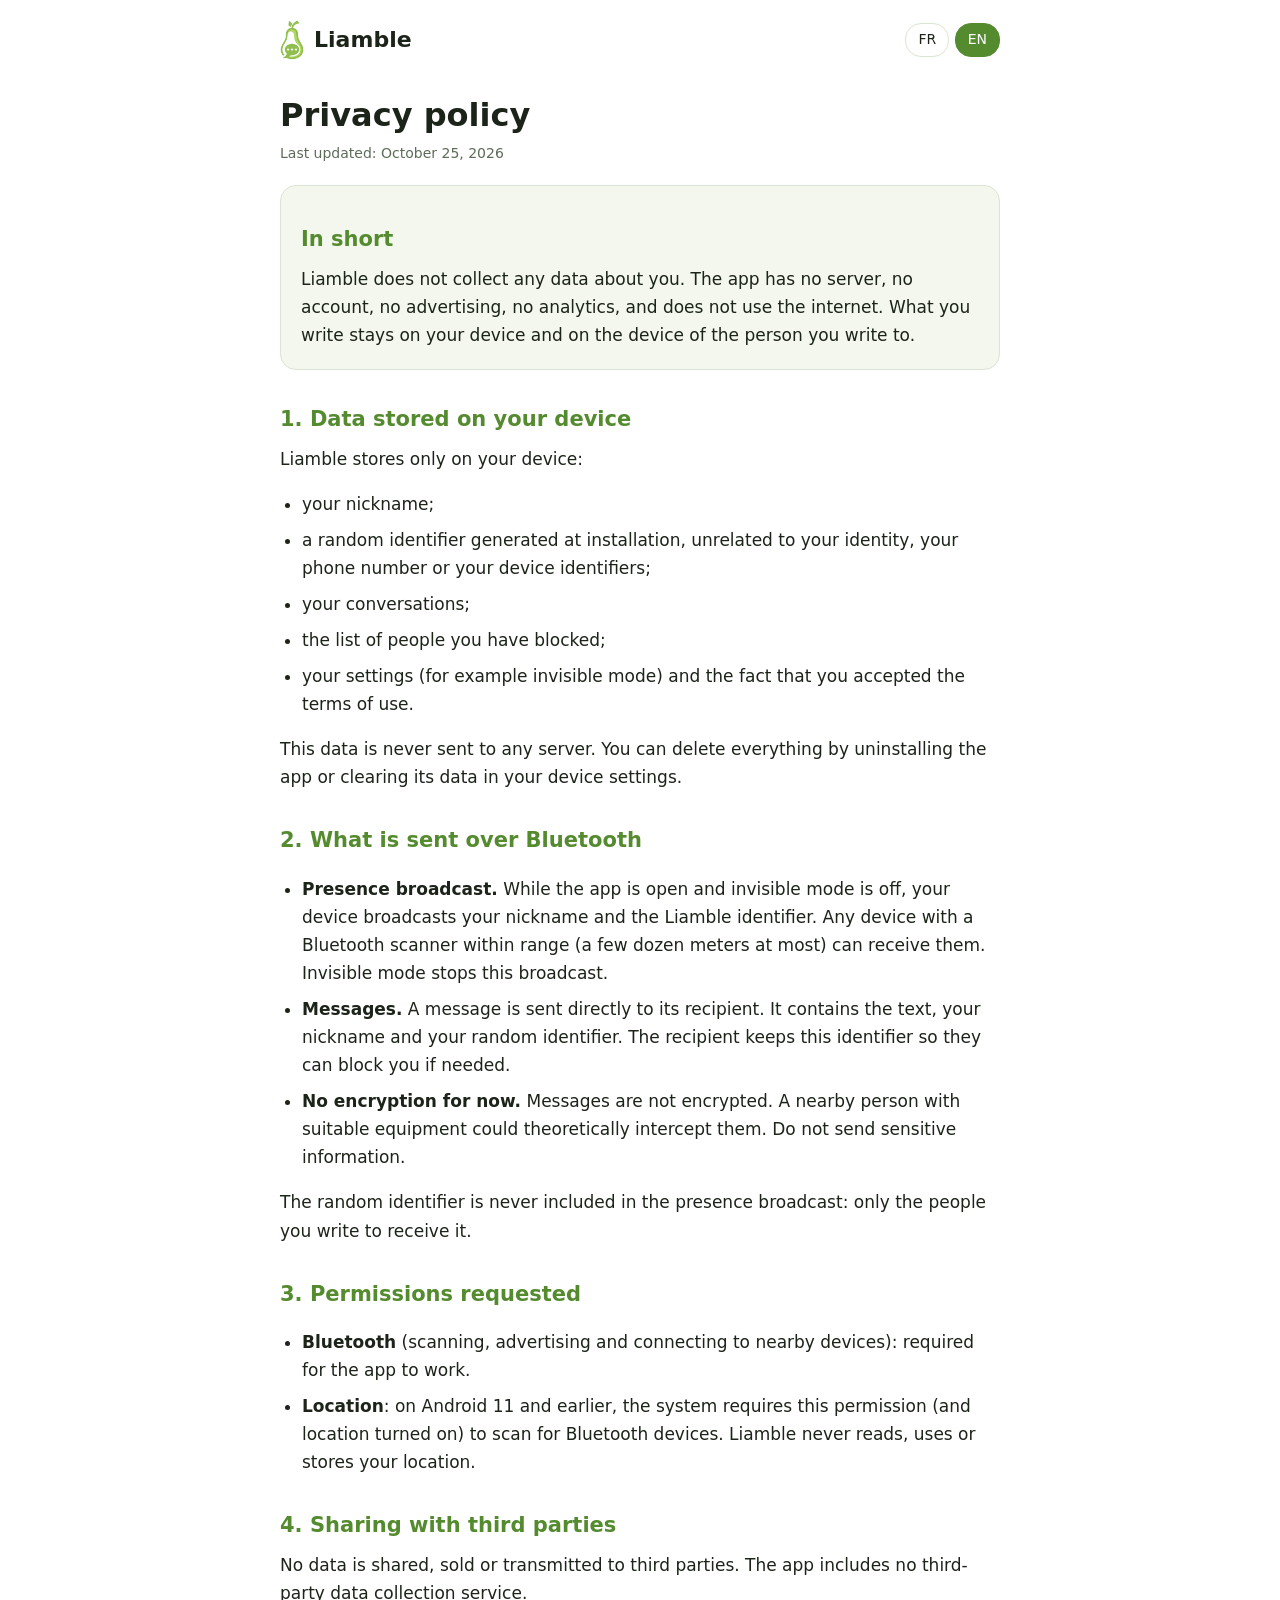
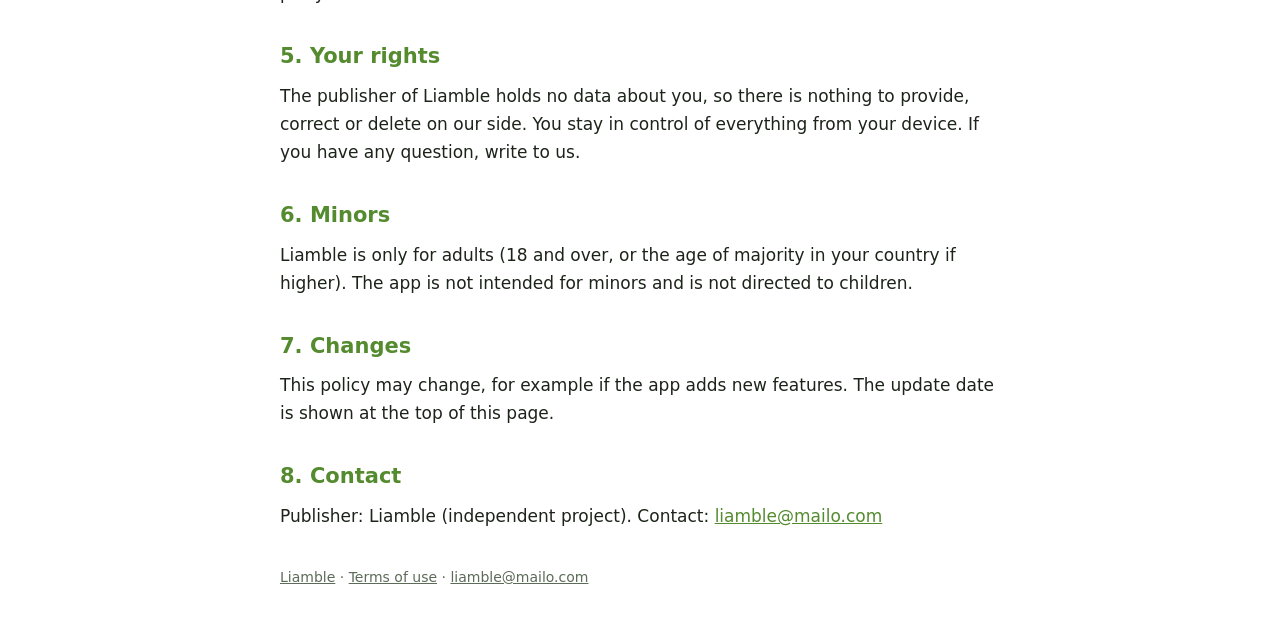
==== privacy.html @ 5f157988 "Add files via upload" ====
<!doctype html>
<html lang="fr">
<head>
<meta charset="utf-8">
<meta name="viewport" content="width=device-width, initial-scale=1">
<title>Liamble - Politique de confidentialité / Privacy policy</title>
<link rel="icon" href="logo.png">
<link rel="stylesheet" href="style.css">
</head>
<body data-lang="fr">
<header>
  <a class="marque" href="index.html"><img src="logo.png" alt=""> Liamble</a>
  <nav class="langs">
    <button data-l="fr" aria-pressed="true">FR</button>
    <button data-l="en" aria-pressed="false">EN</button>
  </nav>
</header>
<main>

<div lang="fr">
  <h1>Politique de confidentialité</h1>
  <p class="maj">Dernière mise à jour : 25 octobre 2026</p>

  <div class="carte">
    <h2>En bref</h2>
    <p>Liamble ne collecte aucune donnée te concernant. L'application n'a ni serveur, ni compte, ni publicité, ni outil de mesure d'audience, et n'utilise pas internet. Tout ce que tu écris reste sur ton appareil et sur celui de la personne à qui tu écris.</p>
  </div>

  <h2>1. Données enregistrées sur ton appareil</h2>
  <p>Liamble enregistre uniquement sur ton appareil :</p>
  <ul>
    <li>ton pseudo ;</li>
    <li>un identifiant aléatoire généré à l'installation, sans lien avec ton identité, ton numéro de téléphone ou les identifiants de ton appareil ;</li>
    <li>tes conversations ;</li>
    <li>la liste des personnes que tu as bloquées ;</li>
    <li>tes réglages (par exemple le mode invisible) et le fait que tu as accepté les conditions d'utilisation.</li>
  </ul>
  <p>Ces données ne sont envoyées à aucun serveur. Tu peux tout supprimer en désinstallant l'application ou en effaçant ses données dans les réglages de ton appareil.</p>

  <h2>2. Ce qui est transmis par Bluetooth</h2>
  <ul>
    <li><strong>Annonce de présence.</strong> Quand l'application est ouverte et que le mode invisible est désactivé, ton appareil diffuse ton pseudo et l'identifiant propre à Liamble. Tout appareil équipé d'un scanner Bluetooth se trouvant à portée (quelques dizaines de mètres au plus) peut les recevoir. Le mode invisible arrête cette diffusion.</li>
    <li><strong>Messages.</strong> Un message est envoyé directement à son destinataire. Il contient le texte, ton pseudo et ton identifiant aléatoire. Le destinataire conserve cet identifiant pour pouvoir te bloquer si besoin.</li>
    <li><strong>Pas de chiffrement pour l'instant.</strong> Les messages ne sont pas chiffrés. Une personne proche disposant d'un équipement adapté pourrait théoriquement les intercepter. N'envoie pas d'informations sensibles.</li>
  </ul>
  <p>L'identifiant aléatoire n'est jamais diffusé dans l'annonce de présence : seules les personnes à qui tu écris le reçoivent.</p>

  <h2>3. Autorisations demandées</h2>
  <ul>
    <li><strong>Bluetooth</strong> (recherche, annonce et connexion d'appareils proches) : indispensable au fonctionnement.</li>
    <li><strong>Localisation</strong> : sur Android 11 et versions antérieures, le système exige cette autorisation (et l'activation de la localisation) pour rechercher des appareils Bluetooth. Liamble ne lit, n'utilise et n'enregistre jamais ta position.</li>
  </ul>

  <h2>4. Partage avec des tiers</h2>
  <p>Aucune donnée n'est partagée, vendue ou transmise à des tiers. L'application n'intègre aucun service tiers de collecte de données.</p>

  <h2>5. Tes droits</h2>
  <p>L'éditeur de Liamble ne détient aucune donnée te concernant : il n'a donc rien à te communiquer, rectifier ou supprimer. Tu gardes la maîtrise de tout depuis ton appareil. Pour toute question, écris-nous.</p>

  <h2>6. Mineurs</h2>
  <p>Liamble est réservée aux personnes majeures (18 ans et plus, ou l'âge de la majorité dans ton pays s'il est plus élevé). L'application n'est pas destinée aux mineurs et ne s'adresse pas aux enfants.</p>

  <h2>7. Modifications</h2>
  <p>Cette politique peut évoluer, par exemple si l'application ajoute de nouvelles fonctions. La date de mise à jour est indiquée en haut de cette page.</p>

  <h2>8. Contact</h2>
  <p>Éditeur : Liamble (projet indépendant). Contact : <a href="mailto:liamble@mailo.com">liamble@mailo.com</a></p>
</div>

<div lang="en">
  <h1>Privacy policy</h1>
  <p class="maj">Last updated: October 25, 2026</p>

  <div class="carte">
    <h2>In short</h2>
    <p>Liamble does not collect any data about you. The app has no server, no account, no advertising, no analytics, and does not use the internet. What you write stays on your device and on the device of the person you write to.</p>
  </div>

  <h2>1. Data stored on your device</h2>
  <p>Liamble stores only on your device:</p>
  <ul>
    <li>your nickname;</li>
    <li>a random identifier generated at installation, unrelated to your identity, your phone number or your device identifiers;</li>
    <li>your conversations;</li>
    <li>the list of people you have blocked;</li>
    <li>your settings (for example invisible mode) and the fact that you accepted the terms of use.</li>
  </ul>
  <p>This data is never sent to any server. You can delete everything by uninstalling the app or clearing its data in your device settings.</p>

  <h2>2. What is sent over Bluetooth</h2>
  <ul>
    <li><strong>Presence broadcast.</strong> While the app is open and invisible mode is off, your device broadcasts your nickname and the Liamble identifier. Any device with a Bluetooth scanner within range (a few dozen meters at most) can receive them. Invisible mode stops this broadcast.</li>
    <li><strong>Messages.</strong> A message is sent directly to its recipient. It contains the text, your nickname and your random identifier. The recipient keeps this identifier so they can block you if needed.</li>
    <li><strong>No encryption for now.</strong> Messages are not encrypted. A nearby person with suitable equipment could theoretically intercept them. Do not send sensitive information.</li>
  </ul>
  <p>The random identifier is never included in the presence broadcast: only the people you write to receive it.</p>

  <h2>3. Permissions requested</h2>
  <ul>
    <li><strong>Bluetooth</strong> (scanning, advertising and connecting to nearby devices): required for the app to work.</li>
    <li><strong>Location</strong>: on Android 11 and earlier, the system requires this permission (and location turned on) to scan for Bluetooth devices. Liamble never reads, uses or stores your location.</li>
  </ul>

  <h2>4. Sharing with third parties</h2>
  <p>No data is shared, sold or transmitted to third parties. The app includes no third-party data collection service.</p>

  <h2>5. Your rights</h2>
  <p>The publisher of Liamble holds no data about you, so there is nothing to provide, correct or delete on our side. You stay in control of everything from your device. If you have any question, write to us.</p>

  <h2>6. Minors</h2>
  <p>Liamble is only for adults (18 and over, or the age of majority in your country if higher). The app is not intended for minors and is not directed to children.</p>

  <h2>7. Changes</h2>
  <p>This policy may change, for example if the app adds new features. The update date is shown at the top of this page.</p>

  <h2>8. Contact</h2>
  <p>Publisher: Liamble (independent project). Contact: <a href="mailto:liamble@mailo.com">liamble@mailo.com</a></p>
</div>

</main>
<footer>
  <a href="index.html">Liamble</a> ·
  <a href="terms.html"><span lang="fr">Conditions d'utilisation</span><span lang="en">Terms of use</span></a> ·
  <a href="mailto:liamble@mailo.com">liamble@mailo.com</a>
</footer>
<script src="lang.js"></script>
</body>
</html>
---- style.css ----
:root {
  --vert: #558b2f;
  --vert-clair: #7cb342;
  --fond: #ffffff;
  --texte: #1c241a;
  --discret: #5d6b59;
  --carte: #f3f7ee;
  --bord: #dbe5d3;
}
@media (prefers-color-scheme: dark) {
  :root {
    --vert: #9ccc65;
    --vert-clair: #aed581;
    --fond: #141a12;
    --texte: #e8efe3;
    --discret: #a3b09d;
    --carte: #1d261a;
    --bord: #2c3a28;
  }
}
* { box-sizing: border-box; }
body {
  margin: 0;
  background: var(--fond);
  color: var(--texte);
  font: 17px/1.65 system-ui, -apple-system, "Segoe UI", Roboto, sans-serif;
}
body[data-lang="fr"] [lang="en"] { display: none; }
body[data-lang="en"] [lang="fr"] { display: none; }
main, header, footer { max-width: 760px; margin: 0 auto; padding: 0 20px; }
header {
  display: flex;
  align-items: center;
  justify-content: space-between;
  padding-top: 20px;
  padding-bottom: 8px;
}
header a.marque {
  display: flex;
  align-items: center;
  gap: 10px;
  color: var(--texte);
  text-decoration: none;
  font-weight: 800;
  font-size: 22px;
}
header img { height: 40px; width: auto; }
.langs button {
  background: none;
  border: 1px solid var(--bord);
  color: var(--texte);
  padding: 4px 12px;
  border-radius: 16px;
  cursor: pointer;
  font: inherit;
  font-size: 14px;
}
.langs button[aria-pressed="true"] {
  background: var(--vert);
  border-color: var(--vert);
  color: #fff;
}
h1 { font-size: 32px; line-height: 1.2; margin: 28px 0 8px; }
h2 { font-size: 21px; margin: 32px 0 6px; color: var(--vert); }
p, li { margin: 8px 0; }
ul { padding-left: 22px; }
a { color: var(--vert); }
.maj { color: var(--discret); font-size: 14px; }
.carte {
  background: var(--carte);
  border: 1px solid var(--bord);
  border-radius: 16px;
  padding: 4px 20px 12px;
  margin: 20px 0;
}
.accueil { text-align: center; padding-top: 24px; }
.accueil img { height: 220px; width: auto; }
.accueil h1 { font-size: 44px; margin-top: 8px; }
.liens { display: flex; flex-wrap: wrap; gap: 12px; justify-content: center; margin: 24px 0; }
.liens a {
  border: 1px solid var(--vert);
  border-radius: 24px;
  padding: 8px 20px;
  text-decoration: none;
  font-weight: 600;
}
footer { color: var(--discret); font-size: 14px; padding-top: 28px; padding-bottom: 40px; }
footer a { color: var(--discret); }
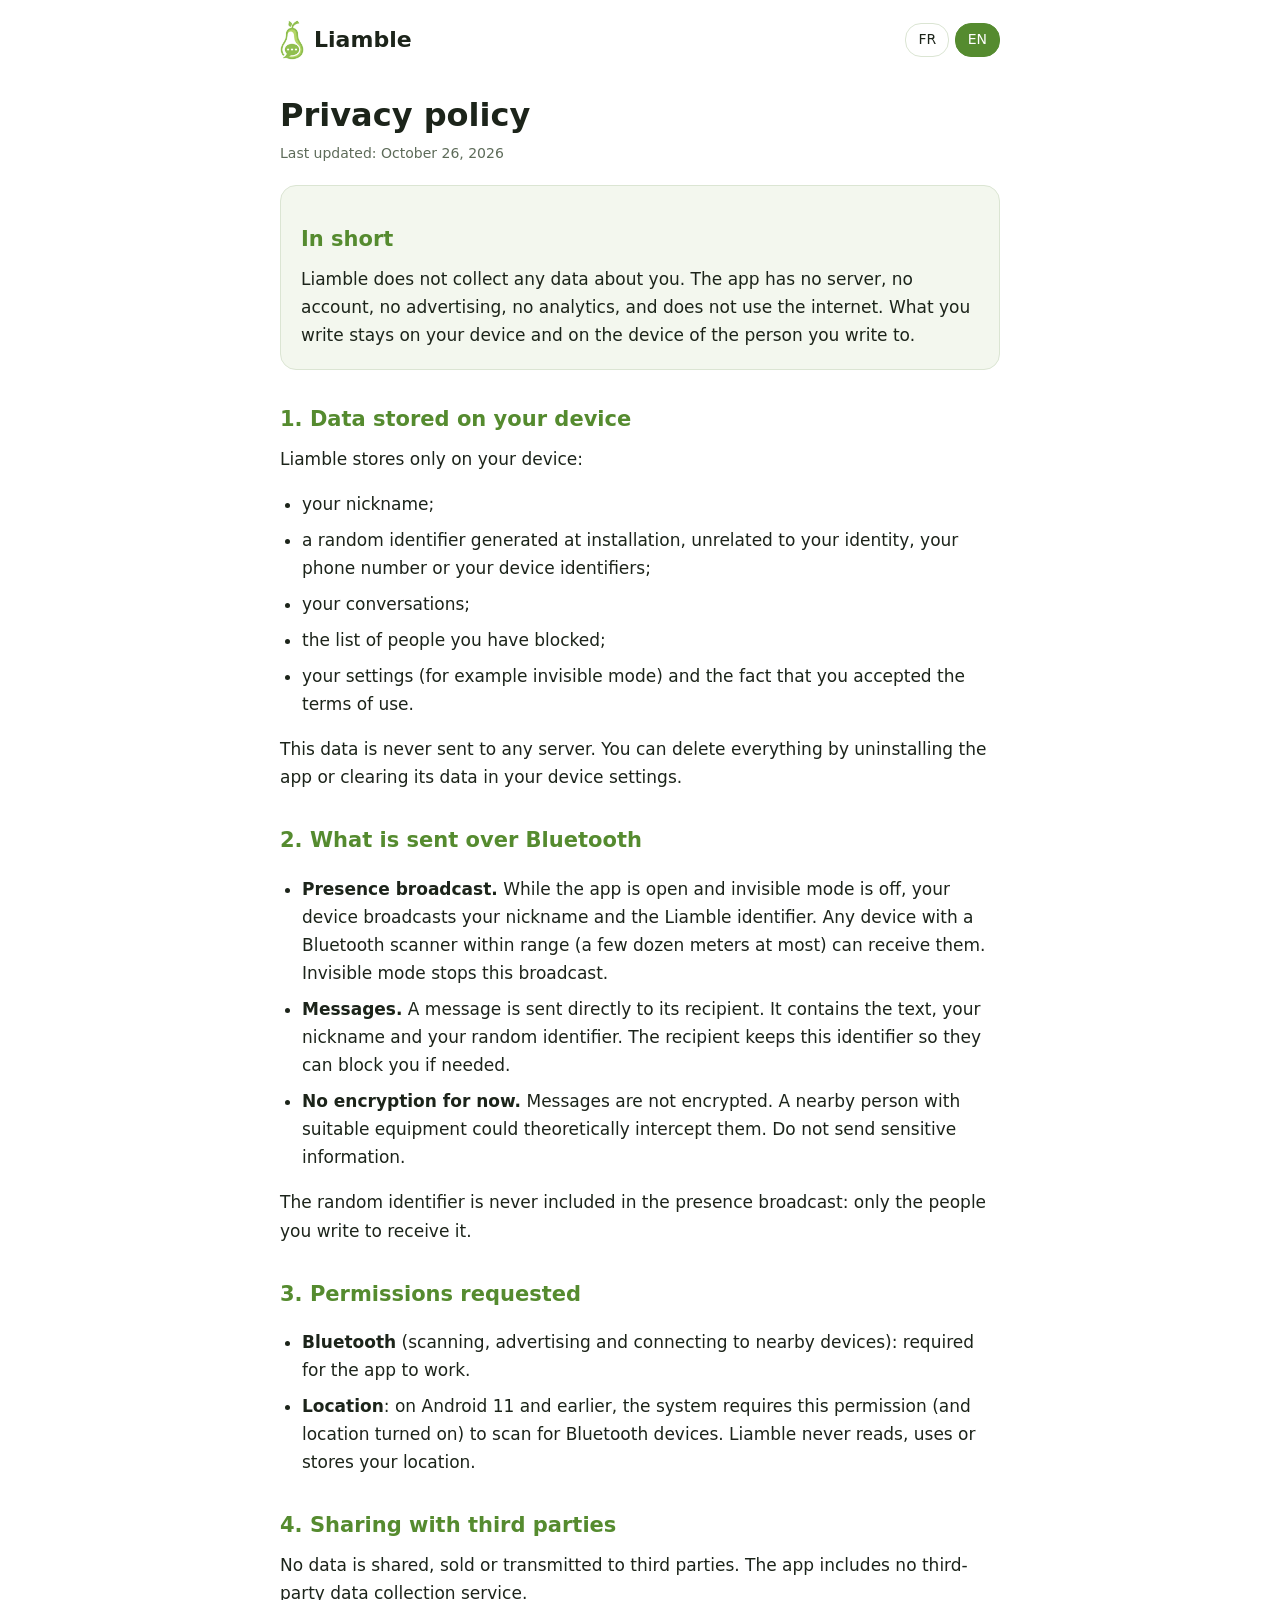
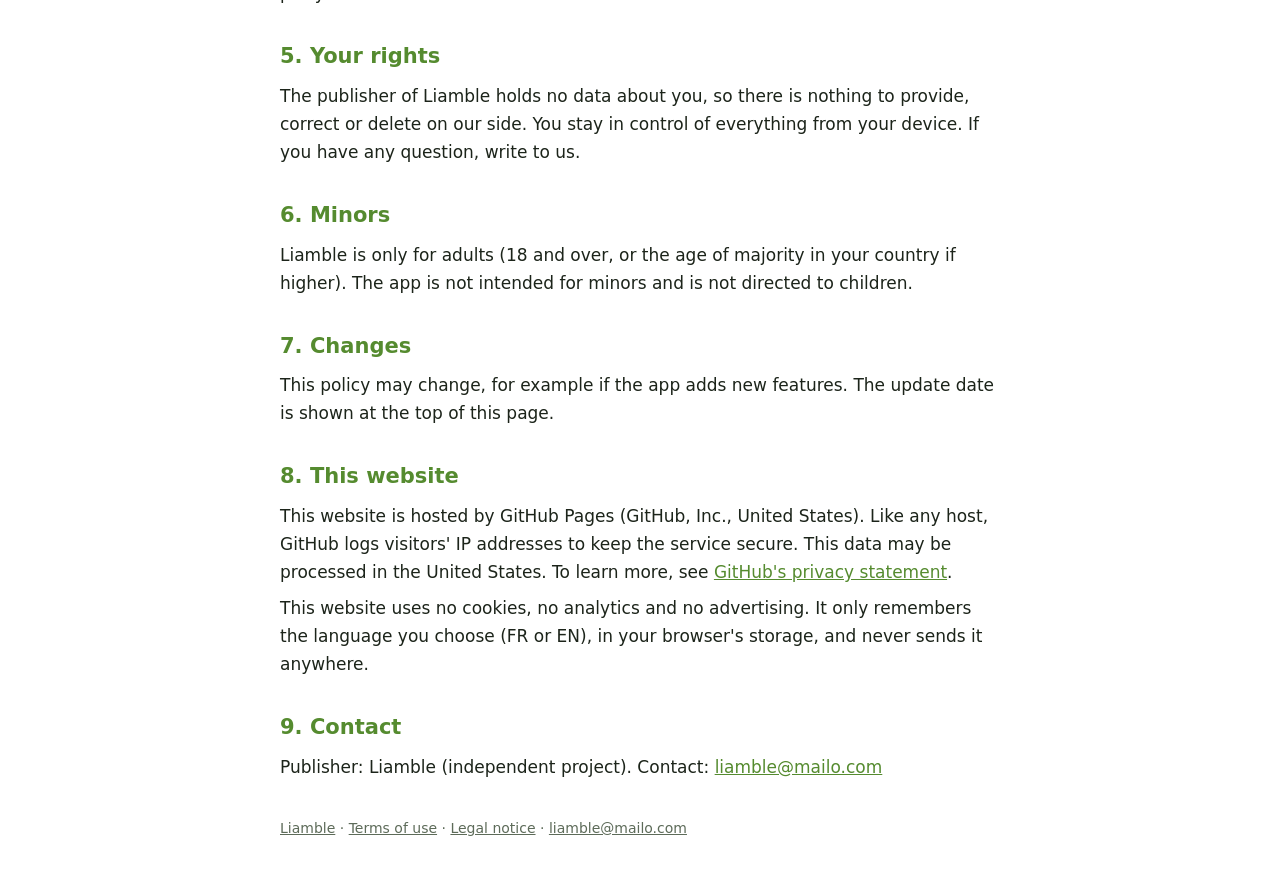
==== commit 36e2aac4: "Add files via upload" ====
--- a/privacy.html
+++ b/privacy.html
@@ -19,7 +19,7 @@
 
 <div lang="fr">
   <h1>Politique de confidentialité</h1>
-  <p class="maj">Dernière mise à jour : 25 octobre 2026</p>
+  <p class="maj">Dernière mise à jour : 26 octobre 2026</p>
 
   <div class="carte">
     <h2>En bref</h2>
@@ -63,13 +63,17 @@
   <h2>7. Modifications</h2>
   <p>Cette politique peut évoluer, par exemple si l'application ajoute de nouvelles fonctions. La date de mise à jour est indiquée en haut de cette page.</p>
 
-  <h2>8. Contact</h2>
+  <h2>8. Ce site web</h2>
+  <p>Ce site est hébergé par GitHub Pages (GitHub, Inc., États-Unis). Comme tout hébergeur, GitHub enregistre l'adresse IP des visiteurs pour assurer la sécurité du service. Ces données peuvent être traitées aux États-Unis. Pour en savoir plus, consulte la <a href="https://docs.github.com/fr/site-policy/privacy-policies/github-general-privacy-statement">déclaration de confidentialité de GitHub</a>.</p>
+  <p>Le site n'utilise ni cookie, ni outil de mesure d'audience, ni publicité. Il retient seulement la langue que tu choisis (FR ou EN), dans le stockage de ton navigateur, sans jamais l'envoyer nulle part.</p>
+
+  <h2>9. Contact</h2>
   <p>Éditeur : Liamble (projet indépendant). Contact : <a href="mailto:liamble@mailo.com">liamble@mailo.com</a></p>
 </div>
 
 <div lang="en">
   <h1>Privacy policy</h1>
-  <p class="maj">Last updated: October 25, 2026</p>
+  <p class="maj">Last updated: October 26, 2026</p>
 
   <div class="carte">
     <h2>In short</h2>
@@ -113,7 +117,11 @@
   <h2>7. Changes</h2>
   <p>This policy may change, for example if the app adds new features. The update date is shown at the top of this page.</p>
 
-  <h2>8. Contact</h2>
+  <h2>8. This website</h2>
+  <p>This website is hosted by GitHub Pages (GitHub, Inc., United States). Like any host, GitHub logs visitors' IP addresses to keep the service secure. This data may be processed in the United States. To learn more, see <a href="https://docs.github.com/en/site-policy/privacy-policies/github-general-privacy-statement">GitHub's privacy statement</a>.</p>
+  <p>This website uses no cookies, no analytics and no advertising. It only remembers the language you choose (FR or EN), in your browser's storage, and never sends it anywhere.</p>
+
+  <h2>9. Contact</h2>
   <p>Publisher: Liamble (independent project). Contact: <a href="mailto:liamble@mailo.com">liamble@mailo.com</a></p>
 </div>
 
@@ -121,6 +129,7 @@
 <footer>
   <a href="index.html">Liamble</a> ·
   <a href="terms.html"><span lang="fr">Conditions d'utilisation</span><span lang="en">Terms of use</span></a> ·
+  <a href="mentions-legales.html"><span lang="fr">Mentions légales</span><span lang="en">Legal notice</span></a> ·
   <a href="mailto:liamble@mailo.com">liamble@mailo.com</a>
 </footer>
 <script src="lang.js"></script>
